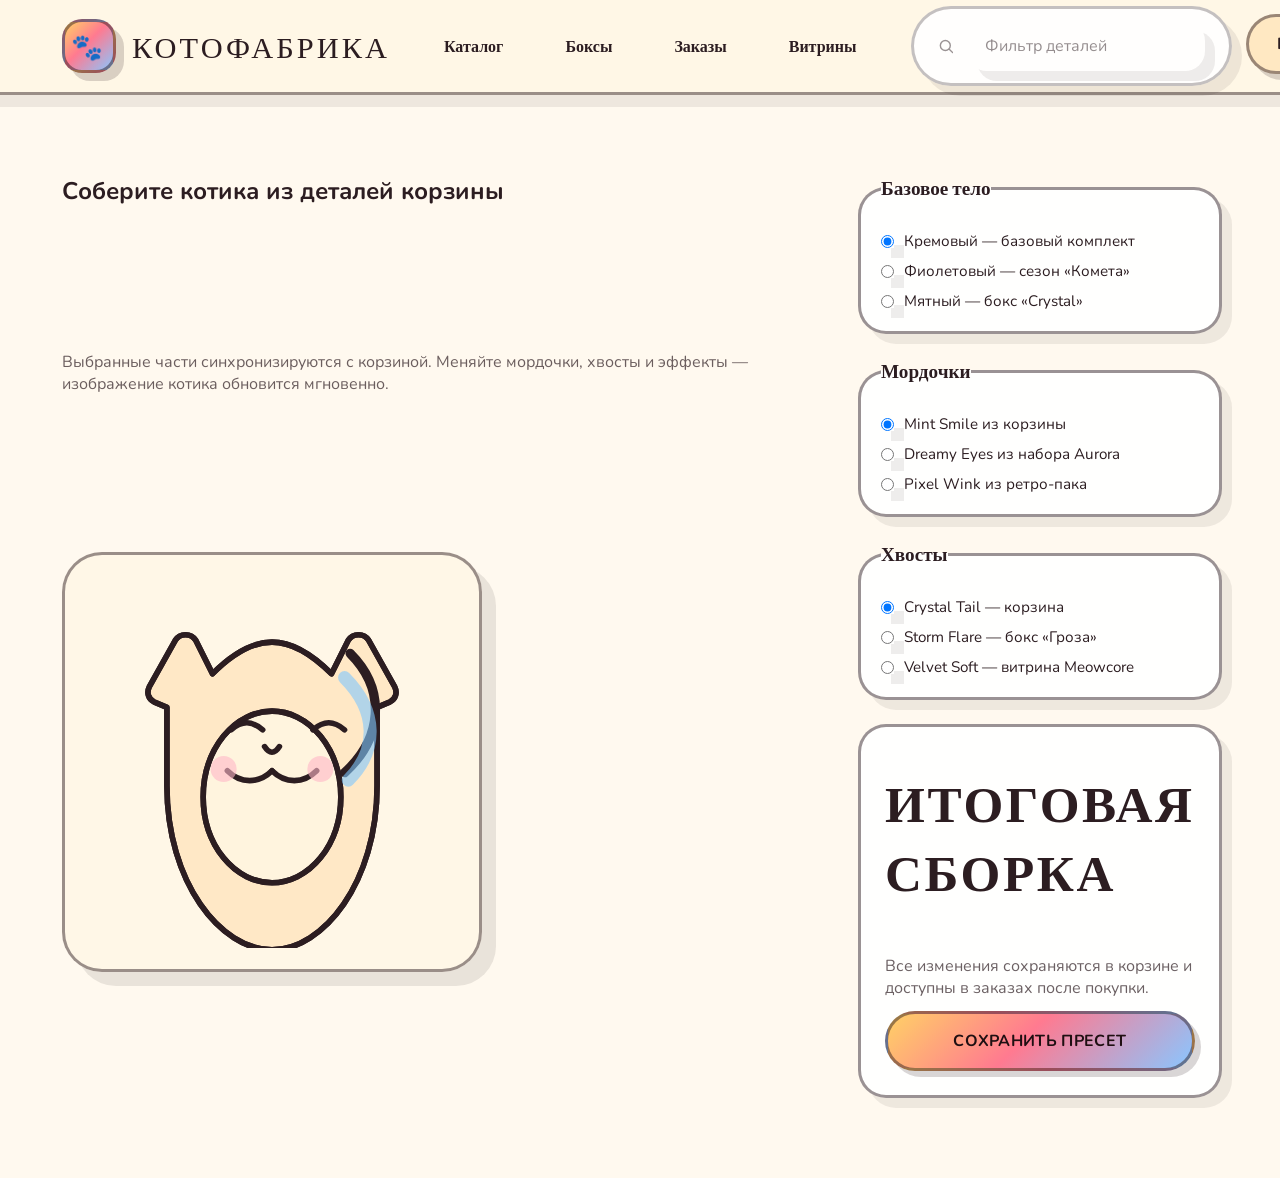
==== builder.html @ 2f035ec4 "Refine layout with dedicated sections and cat builder" ====
<!DOCTYPE html>
<html lang="ru">
  <head>
    <meta charset="UTF-8" />
    <meta name="viewport" content="width=device-width, initial-scale=1.0" />
    <title>Конструктор котиков — Котофабрика</title>
    <link rel="stylesheet" href="styles/main.css" />
  </head>
  <body class="app builder-page">
    <header class="app-header">
      <div class="container app-header__inner">
        <a class="brand" href="catalog.html"><span class="brand-icon">🐾</span>Котофабрика</a>
        <nav class="app-header__nav" aria-label="Основная навигация">
          <a class="app-header__link" href="catalog.html">Каталог</a>
          <a class="app-header__link" href="boxes.html">Боксы</a>
          <a class="app-header__link" href="orders.html">Заказы</a>
          <a class="app-header__link" href="community.html">Витрины</a>
        </nav>
        <div class="app-header__actions">
          <label class="search-bar" aria-label="Поиск деталей">
            <svg width="18" height="18" viewBox="0 0 20 20" fill="none" xmlns="http://www.w3.org/2000/svg" aria-hidden="true">
              <path d="M9.333 15.667a6.333 6.333 0 1 0 0-12.667 6.333 6.333 0 0 0 0 12.667Zm5.334-1.334 4 4" stroke="currentColor" stroke-width="1.8" stroke-linecap="round" />
            </svg>
            <input type="search" placeholder="Фильтр деталей" />
          </label>
          <a class="secondary-btn secondary-btn--active" href="builder.html">Конструктор</a>
          <a class="ghost-btn" href="cart.html" aria-label="Корзина">🛒</a>
          <a class="ghost-btn" href="profile.html" aria-label="Профиль">👤</a>
        </div>
      </div>
    </header>

    <main>
      <section class="section">
        <div class="container builder-layout">
          <div class="builder-preview">
            <h1>Соберите котика из деталей корзины</h1>
            <p class="text-muted">
              Выбранные части синхронизируются с корзиной. Меняйте мордочки, хвосты и эффекты — изображение
              котика обновится мгновенно.
            </p>
            <div class="builder-stage" role="img" aria-label="Превью котика">
              <img id="builder-body" src="images/builder-body-cream.svg" alt="Тело котика" />
              <img id="builder-face" src="images/builder-face-smile.svg" alt="Мордочка котика" />
              <img id="builder-tail" src="images/builder-tail-classic.svg" alt="Хвост котика" />
            </div>
          </div>

          <form class="builder-controls" aria-label="Доступные детали из корзины">
            <fieldset class="builder-group" data-part="body">
              <legend>Базовое тело</legend>
              <label>
                <input type="radio" name="body" value="cream" checked /> Кремовый — базовый комплект
              </label>
              <label>
                <input type="radio" name="body" value="violet" /> Фиолетовый — сезон «Комета»
              </label>
              <label>
                <input type="radio" name="body" value="mint" /> Мятный — бокс «Crystal»
              </label>
            </fieldset>

            <fieldset class="builder-group" data-part="face">
              <legend>Мордочки</legend>
              <label>
                <input type="radio" name="face" value="smile" checked /> Mint Smile из корзины
              </label>
              <label>
                <input type="radio" name="face" value="dream" /> Dreamy Eyes из набора Aurora
              </label>
              <label>
                <input type="radio" name="face" value="pixel" /> Pixel Wink из ретро-пака
              </label>
            </fieldset>

            <fieldset class="builder-group" data-part="tail">
              <legend>Хвосты</legend>
              <label>
                <input type="radio" name="tail" value="classic" checked /> Crystal Tail — корзина
              </label>
              <label>
                <input type="radio" name="tail" value="flare" /> Storm Flare — бокс «Гроза»
              </label>
              <label>
                <input type="radio" name="tail" value="soft" /> Velvet Soft — витрина Meowcore
              </label>
            </fieldset>

            <div class="builder-summary">
              <h2>Итоговая сборка</h2>
              <p class="text-muted">Все изменения сохраняются в корзине и доступны в заказах после покупки.</p>
              <button class="primary-btn" type="submit">Сохранить пресет</button>
            </div>
          </form>
        </div>
      </section>
    </main>

    <script src="scripts/main.js"></script>
  </body>
</html>
---- styles/main.css ----
@import url("https://fonts.googleapis.com/css2?family=Nunito:wght@400;600;700;800&family=Patrick+Hand&family=Permanent+Marker&display=swap");

:root {
  --bg: #fff9ef;
  --bg-alt: #ffe8c2;
  --bg-soft: #fff3d9;
  --panel: rgba(255, 255, 255, 0.92);
  --panel-strong: rgba(255, 247, 229, 0.95);
  --accent: #ff7a90;
  --accent-strong: #f5606c;
  --accent-soft: rgba(255, 181, 197, 0.5);
  --accent-blue: #7fb3ff;
  --accent-yellow: #ffd166;
  --accent-gradient: linear-gradient(135deg, #ffd166 0%, #ff7a90 45%, #8ac6ff 100%);
  --text: #2c1d21;
  --text-muted: rgba(44, 29, 33, 0.7);
  --success: #74c174;
  --warning: #f5b546;
  --danger: #ef6461;
  --border: rgba(44, 29, 33, 0.28);
  --border-strong: rgba(44, 29, 33, 0.48);
  --shadow-xl: 18px 18px 0 rgba(44, 29, 33, 0.12);
  --shadow-md: 14px 14px 0 rgba(44, 29, 33, 0.1);
  --shadow-sm: 10px 10px 0 rgba(44, 29, 33, 0.08);
  --radius-lg: 40px;
  --radius-md: 28px;
  --radius-sm: 20px;
  --header-height: 92px;
  --font-heading: "Permanent Marker", "Patrick Hand", cursive;
  --font-hand: "Patrick Hand", cursive;
  --font-body: "Nunito", "Inter", "Segoe UI", sans-serif;
  --transition-snap: cubic-bezier(0.25, 1.4, 0.45, 1);
}

* {
  box-sizing: border-box;
  margin: 0;
  padding: 0;
}

img {
  display: block;
  max-width: 100%;
}

html,
body {
  min-height: 100%;
  font-family: var(--font-body);
  color: var(--text);
  background: var(--bg);
  background-image: linear-gradient(
      120deg,
      rgba(255, 209, 102, 0.12) 8%,
      transparent 8%
    ),
    linear-gradient(60deg, rgba(127, 179, 255, 0.1) 12%, transparent 12%),
    repeating-linear-gradient(0deg, rgba(44, 29, 33, 0.05), rgba(44, 29, 33, 0.05) 1px, transparent 1px, transparent 42px),
    var(--bg);
  scroll-behavior: smooth;
}

body::before {
  content: "";
  position: fixed;
  inset: 0;
  background-image: radial-gradient(circle at 12% 18%, rgba(255, 181, 197, 0.35) 0, rgba(255, 181, 197, 0) 55%),
    radial-gradient(circle at 88% 24%, rgba(127, 179, 255, 0.32) 0, rgba(127, 179, 255, 0) 58%),
    radial-gradient(circle at 50% 100%, rgba(255, 209, 102, 0.22) 0, rgba(255, 209, 102, 0) 60%);
  pointer-events: none;
  z-index: -2;
}

body::after {
  content: "";
  position: fixed;
  inset: 0;
  background-image: url("data:image/svg+xml,%3Csvg width='240' height='120' viewBox='0 0 240 120' xmlns='http://www.w3.org/2000/svg'%3E%3Cpath d='M12 36c16-10 34-10 48 0s28 10 44 0 42-12 64 0 40 12 60 0' fill='none' stroke='rgba(245,181,208,0.35)' stroke-width='5' stroke-linecap='round'/%3E%3Cpath d='M28 104c14-10 28-10 42 0s30 12 50 0 40-10 58 0 36 12 52 0' fill='none' stroke='rgba(127,179,255,0.25)' stroke-width='4' stroke-linecap='round'/%3E%3C/svg%3E");
  background-size: 320px 160px;
  opacity: 0.5;
  pointer-events: none;
  z-index: -1;
  mix-blend-mode: multiply;
}

.landing {
  display: grid;
  place-items: center;
  min-height: 100vh;
}

.landing__inner {
  display: grid;
  gap: 32px;
  text-align: center;
  max-width: 520px;
  padding: 64px 48px;
  background: var(--panel-strong);
  border-radius: var(--radius-lg);
  border: 3px solid var(--border-strong);
  box-shadow: var(--shadow-xl);
}

.landing__brand h1 {
  font-family: var(--font-heading);
  font-size: 2.6rem;
  margin-bottom: 12px;
}

.landing__actions {
  display: flex;
  flex-direction: column;
  gap: 16px;
}

.landing__footer {
  font-size: 0.95rem;
  line-height: 1.5;
}

.auth {
  min-height: 100vh;
  display: grid;
  grid-template-rows: auto 1fr;
}

.auth__header {
  padding: 32px;
}

.auth__header .brand {
  display: inline-flex;
}

.auth__content {
  width: min(1100px, 92vw);
  margin: 0 auto 48px;
  display: grid;
  grid-template-columns: minmax(0, 520px) minmax(0, 1fr);
  gap: 32px;
  align-items: stretch;
}

.auth-card,
.auth-highlight {
  background: var(--panel);
  border-radius: var(--radius-md);
  border: 3px solid var(--border-strong);
  padding: 48px;
  box-shadow: var(--shadow-md);
}

.auth-card h1 {
  font-size: 2.2rem;
  margin-bottom: 16px;
}

.auth-form {
  display: grid;
  gap: 18px;
  margin-top: 24px;
}

.auth-form .form-group {
  display: grid;
  gap: 8px;
}

.auth__switch {
  margin-top: 24px;
}

.auth-highlight {
  display: grid;
  align-content: start;
  gap: 18px;
  text-align: left;
}

.auth-highlight img {
  max-width: 320px;
  width: 100%;
  justify-self: center;
}

.app-header {
  position: sticky;
  top: 0;
  z-index: 60;
  background: rgba(255, 247, 229, 0.92);
  backdrop-filter: blur(10px);
  border-bottom: 3px solid var(--border-strong);
  box-shadow: 0 12px 0 rgba(44, 29, 33, 0.08);
}

.app-header__inner {
  height: var(--header-height);
  display: grid;
  align-items: center;
  grid-template-columns: max-content 1fr max-content;
  gap: 32px;
}

.app-header__nav {
  display: flex;
  align-items: center;
  gap: 18px;
}

.app-header__link {
  font-weight: 700;
  padding: 10px 20px;
  border-radius: 999px;
  border: 2px dashed transparent;
  transition: color 0.2s ease, transform 0.2s var(--transition-snap);
  font-family: var(--font-hand);
}

.app-header__link:hover,
.app-header__link:focus {
  transform: translateY(-2px);
  color: var(--accent-strong);
}

.app-header__link--active {
  border-color: var(--accent-strong);
  background: rgba(255, 181, 197, 0.35);
}

.app-header__actions {
  display: flex;
  align-items: center;
  gap: 16px;
}

.secondary-btn--active,
.ghost-btn--active {
  box-shadow: 10px 10px 0 rgba(44, 29, 33, 0.24);
  transform: translate(-2px, -2px);
}

.catalog-hero {
  padding: 64px 0;
}

.catalog-hero__inner {
  display: grid;
  grid-template-columns: minmax(0, 520px) minmax(0, 360px);
  gap: 40px;
  align-items: center;
}

.catalog-hero__inner img {
  width: 100%;
  max-width: 360px;
  justify-self: center;
}

.catalog-hero__actions {
  display: flex;
  flex-wrap: wrap;
  gap: 16px;
  margin-top: 24px;
}

.catalog-layout {
  display: grid;
  grid-template-columns: 280px 1fr;
  gap: 32px;
}

.catalog-sidebar {
  background: var(--panel);
  border-radius: var(--radius-md);
  border: 3px solid var(--border-strong);
  padding: 24px;
  display: grid;
  gap: 24px;
  height: fit-content;
}

.catalog-sidebar h2 {
  font-size: 1.5rem;
}

.catalog-filter {
  display: grid;
  gap: 10px;
}

.catalog-filter label {
  display: flex;
  align-items: center;
  gap: 10px;
  font-size: 0.95rem;
}

.catalog-tags {
  display: flex;
  flex-wrap: wrap;
  gap: 8px;
}

.catalog-tags a {
  font-size: 0.9rem;
  padding: 8px 14px;
  border-radius: 999px;
  background: var(--bg-soft);
  border: 2px dashed var(--border);
}

.catalog-grid {
  display: grid;
  grid-template-columns: repeat(auto-fill, minmax(260px, 1fr));
  gap: 24px;
}

.product-card {
  background: var(--panel);
  border-radius: var(--radius-md);
  border: 3px solid var(--border-strong);
  display: grid;
  gap: 18px;
  padding: 24px;
  box-shadow: var(--shadow-md);
}

.product-card img {
  width: 100%;
  border-radius: var(--radius-sm);
  border: 3px solid var(--border);
  background: var(--bg-soft);
}

.product-card__info {
  display: grid;
  gap: 12px;
}

.product-card__meta {
  display: flex;
  justify-content: space-between;
  align-items: center;
}

.boxes-grid {
  display: grid;
  gap: 28px;
}

.box-card {
  display: grid;
  grid-template-columns: 200px 1fr;
  gap: 24px;
  background: var(--panel);
  border-radius: var(--radius-md);
  border: 3px solid var(--border-strong);
  padding: 24px;
  align-items: center;
  box-shadow: var(--shadow-md);
}

.box-card img {
  width: 100%;
  border-radius: var(--radius-sm);
  border: 3px solid var(--border);
}

.box-card__content {
  display: grid;
  gap: 14px;
}

.box-card__meta {
  display: flex;
  justify-content: space-between;
  align-items: center;
}

.section-header {
  display: grid;
  gap: 12px;
  margin-bottom: 32px;
  max-width: 620px;
}

.showcase-grid {
  display: grid;
  grid-template-columns: repeat(auto-fill, minmax(260px, 1fr));
  gap: 24px;
}

.showcase-profile {
  background: var(--panel);
  border-radius: var(--radius-md);
  border: 3px solid var(--border-strong);
  padding: 24px;
  display: grid;
  gap: 18px;
}

.showcase-profile header {
  display: flex;
  justify-content: space-between;
  align-items: center;
}

.showcase-profile__gallery {
  display: grid;
  grid-template-columns: repeat(3, minmax(0, 1fr));
  gap: 12px;
}

.showcase-profile__gallery img {
  width: 100%;
  border-radius: 16px;
  border: 2px solid var(--border);
}

.profile-layout {
  display: grid;
  grid-template-columns: 280px 1fr;
  gap: 32px;
}

.profile-summary {
  background: var(--panel);
  border-radius: var(--radius-md);
  border: 3px solid var(--border-strong);
  padding: 32px;
  display: grid;
  gap: 18px;
  height: fit-content;
}

.profile-tags {
  display: flex;
  flex-wrap: wrap;
  gap: 10px;
}

.badge--pink {
  background: rgba(255, 181, 197, 0.2);
  color: #ff4f92;
}

.badge--blue {
  background: rgba(127, 179, 255, 0.25);
  color: #4f8cff;
}

.profile-bio {
  line-height: 1.5;
}

.profile-content {
  display: grid;
  gap: 24px;
}

.profile-card {
  background: var(--panel);
  border-radius: var(--radius-md);
  border: 3px solid var(--border-strong);
  padding: 32px;
  display: grid;
  gap: 20px;
  box-shadow: var(--shadow-md);
}

.profile-card header {
  display: grid;
  gap: 6px;
}

.profile-form {
  display: grid;
  gap: 20px;
}

.profile-form .form-row {
  display: grid;
  grid-template-columns: repeat(2, minmax(0, 1fr));
  gap: 18px;
}

.profile-form label {
  display: grid;
  gap: 8px;
}

.profile-form__actions {
  display: flex;
  justify-content: flex-end;
  gap: 16px;
}

.payment-list {
  list-style: none;
  display: grid;
  gap: 14px;
}

.payment-list li {
  display: grid;
  grid-template-columns: 1fr max-content max-content;
  gap: 12px;
  align-items: center;
  padding: 14px 18px;
  border-radius: var(--radius-sm);
  border: 2px dashed var(--border);
}

.payment-list__status {
  font-size: 0.9rem;
  color: var(--accent-strong);
}

.showcase-editor {
  display: grid;
  gap: 16px;
}

.showcase-item {
  display: grid;
  grid-template-columns: 80px 1fr max-content;
  gap: 16px;
  align-items: center;
  padding: 14px 18px;
  border-radius: var(--radius-sm);
  border: 2px dashed var(--border);
}

.showcase-item img {
  width: 100%;
  border-radius: 12px;
  border: 2px solid var(--border);
}

.showcase-item.active {
  background: rgba(255, 217, 173, 0.25);
}

.favorites-gallery {
  display: grid;
  gap: 18px;
}

.favorites-card {
  display: grid;
  grid-template-columns: 120px 1fr max-content;
  gap: 16px;
  align-items: center;
  background: var(--panel);
  border-radius: var(--radius-md);
  border: 3px solid var(--border-strong);
  padding: 18px 24px;
  box-shadow: var(--shadow-sm);
}

.favorites-card img {
  width: 100%;
  border-radius: 16px;
  border: 2px solid var(--border);
}

.product-preview {
  border-radius: var(--radius-md);
  border: 3px solid var(--border-strong);
  background: var(--panel);
  padding: 32px;
  display: grid;
  place-items: center;
  box-shadow: var(--shadow-md);
}

.product-preview img {
  width: min(320px, 100%);
}

.product-thumbs {
  margin-top: 18px;
  display: flex;
  gap: 12px;
}

.product-thumbs img {
  width: 80px;
  border-radius: 12px;
  border: 2px solid var(--border);
}

.product-title {
  font-size: 2.6rem;
}

.product-description {
  margin-top: 16px;
  line-height: 1.6;
}

.product-meta {
  display: flex;
  align-items: center;
  gap: 16px;
  margin-top: 24px;
}

.product-actions {
  margin-top: 24px;
  gap: 16px;
}

.product-details ul {
  margin-top: 12px;
  display: grid;
  gap: 8px;
  padding-left: 20px;
}

.orders-list {
  display: grid;
  gap: 24px;
}

.order-card {
  background: var(--panel);
  border-radius: var(--radius-md);
  border: 3px solid var(--border-strong);
  padding: 24px;
  display: grid;
  gap: 18px;
  box-shadow: var(--shadow-md);
}

.order-card header {
  display: flex;
  justify-content: space-between;
  align-items: center;
}

.order-card__body {
  display: grid;
  grid-template-columns: 100px 1fr max-content;
  gap: 18px;
  align-items: center;
}

.order-card__body img {
  width: 100%;
  border-radius: 16px;
  border: 2px solid var(--border);
}

.order-card__id {
  font-weight: 700;
  font-size: 1.05rem;
}

.order-card__status {
  font-weight: 700;
  padding: 6px 14px;
  border-radius: 999px;
  border: 2px dashed var(--border);
}

.order-card__status--done {
  color: var(--success);
  background: rgba(116, 193, 116, 0.15);
}

.order-card__status--progress {
  color: var(--warning);
  background: rgba(245, 181, 70, 0.18);
}

.order-card__status--shipped {
  color: var(--accent-blue);
  background: rgba(138, 198, 255, 0.22);
}

.order-card__price {
  font-size: 1.2rem;
  font-weight: 800;
}

.checkout-summary {
  margin-top: 24px;
  display: grid;
  gap: 12px;
}

.checkout-summary div {
  display: flex;
  justify-content: space-between;
}

.checkout-summary__total {
  font-weight: 800;
}

.builder-layout {
  display: grid;
  grid-template-columns: minmax(0, 1fr) minmax(0, 360px);
  gap: 40px;
}

.builder-preview {
  display: grid;
  gap: 18px;
}

.builder-stage {
  position: relative;
  width: min(420px, 100%);
  aspect-ratio: 1 / 1;
  margin-top: 12px;
  background: rgba(255, 247, 229, 0.8);
  border-radius: var(--radius-lg);
  border: 3px solid var(--border-strong);
  box-shadow: var(--shadow-md);
  display: grid;
  place-items: center;
}

.builder-stage img {
  position: absolute;
  width: 90%;
}

.builder-controls {
  display: grid;
  gap: 24px;
}

.builder-group {
  display: grid;
  gap: 10px;
  background: var(--panel);
  border-radius: var(--radius-md);
  border: 3px solid var(--border-strong);
  padding: 20px;
  box-shadow: var(--shadow-sm);
}

.builder-group legend {
  font-weight: 800;
  margin-bottom: 10px;
  font-family: var(--font-hand);
  font-size: 1.2rem;
}

.builder-group label {
  display: flex;
  align-items: center;
  gap: 10px;
  font-size: 0.95rem;
}

.builder-summary {
  background: var(--panel);
  border-radius: var(--radius-md);
  border: 3px solid var(--border-strong);
  padding: 24px;
  display: grid;
  gap: 12px;
  box-shadow: var(--shadow-sm);
}

.small-message {
  background: var(--panel);
  border-radius: var(--radius-md);
  border: 3px solid var(--border-strong);
  padding: 48px;
  box-shadow: var(--shadow-md);
  display: grid;
  gap: 12px;
  text-align: center;
}

@media (max-width: 1024px) {
  .catalog-layout,
  .profile-layout,
  .builder-layout,
  .box-card {
    grid-template-columns: 1fr;
  }

  .app-header__inner {
    grid-template-columns: 1fr;
    gap: 18px;
    padding: 18px 0 24px;
  }

  .app-header__actions {
    justify-content: flex-start;
    flex-wrap: wrap;
  }

  .catalog-hero__inner {
    grid-template-columns: 1fr;
  }

  .auth__content {
    grid-template-columns: 1fr;
  }
}

@media (max-width: 720px) {
  .favorites-card,
  .order-card__body,
  .showcase-item {
    grid-template-columns: 1fr;
    text-align: center;
  }

  .builder-stage {
    width: 100%;
  }

  .builder-stage img {
    width: 80%;
  }

  .catalog-sidebar {
    position: sticky;
    top: 120px;
  }
}

a {
  text-decoration: none;
  color: var(--text);
}

a:hover {
  color: var(--accent-strong);
}

button {
  font: inherit;
  cursor: pointer;
  border: none;
  background: none;
}

input,
textarea,
select {
  font: inherit;
  color: var(--text);
  border: 3px solid var(--border);
  border-radius: var(--radius-sm);
  padding: 14px 18px;
  background: var(--panel);
  box-shadow: var(--shadow-sm);
  transition: border-color 0.2s ease, box-shadow 0.25s var(--transition-snap);
}

input:focus,
textarea:focus,
select:focus {
  outline: none;
  border-color: var(--accent-strong);
  box-shadow: 10px 10px 0 rgba(255, 122, 144, 0.2);
}

::placeholder {
  color: rgba(44, 29, 33, 0.5);
}

.container {
  width: min(1180px, 94vw);
  margin: 0 auto;
  position: relative;
  z-index: 1;
  padding: 0 12px;
}

.text-muted {
  color: var(--text-muted);
}

.primary-btn,
.secondary-btn,
.ghost-btn {
  display: inline-flex;
  align-items: center;
  justify-content: center;
  gap: 10px;
  font-weight: 700;
  letter-spacing: 0.02em;
  border-radius: 999px;
  padding: 16px 28px;
  border: 3px solid var(--border-strong);
  box-shadow: 6px 6px 0 rgba(44, 29, 33, 0.18);
  transition: transform 0.2s var(--transition-snap), box-shadow 0.2s var(--transition-snap), background 0.2s ease;
}

.primary-btn {
  background: var(--accent-gradient);
  color: #1f0f12;
  text-transform: uppercase;
}

.primary-btn:hover {
  transform: translate(-3px, -3px) rotate(-1deg);
  box-shadow: 10px 10px 0 rgba(44, 29, 33, 0.2);
}

.secondary-btn {
  background: var(--bg-alt);
  color: var(--text);
}

.secondary-btn:hover {
  background: var(--bg-soft);
  transform: translate(-2px, -2px) rotate(-0.6deg);
}

.ghost-btn {
  width: 54px;
  height: 54px;
  padding: 0;
  border-radius: 18px;
  background: var(--bg-soft);
  font-size: 1.2rem;
}

.ghost-btn:hover {
  transform: translate(-2px, -2px) rotate(4deg);
  box-shadow: 8px 8px 0 rgba(44, 29, 33, 0.2);
}

.tag {
  display: inline-flex;
  align-items: center;
  gap: 10px;
  padding: 12px 20px;
  border-radius: 999px;
  font-family: var(--font-hand);
  font-size: 1.05rem;
  background: var(--accent-soft);
  border: 2px dashed var(--accent-strong);
  box-shadow: 6px 6px 0 rgba(44, 29, 33, 0.12);
}

header.site-header {
  position: sticky;
  top: 0;
  z-index: 50;
  background: rgba(255, 247, 229, 0.88);
  backdrop-filter: blur(6px);
  border-bottom: 3px solid var(--border-strong);
  box-shadow: 0 10px 0 rgba(44, 29, 33, 0.1);
}

header .header-inner {
  height: var(--header-height);
  display: grid;
  align-items: center;
  grid-template-columns: max-content 1fr max-content;
  gap: 28px;
}

.brand {
  display: flex;
  align-items: center;
  gap: 16px;
  font-family: var(--font-heading);
  font-size: 1.9rem;
  text-transform: uppercase;
  letter-spacing: 0.1em;
  color: var(--text);
}

.brand-icon {
  width: 54px;
  height: 54px;
  border-radius: 20px;
  background: var(--accent-gradient);
  display: grid;
  place-items: center;
  color: #1f0f12;
  font-size: 1.6rem;
  border: 3px solid var(--border-strong);
  box-shadow: 8px 8px 0 rgba(44, 29, 33, 0.18);
}

.search-bar {
  display: flex;
  align-items: center;
  gap: 14px;
  background: var(--panel);
  border-radius: 999px;
  padding: 12px 24px;
  border: 3px solid var(--border);
  box-shadow: var(--shadow-sm);
  color: var(--border-strong);
}

.search-bar input {
  border: none;
  background: transparent;
  outline: none;
  width: 100%;
  font-size: 1rem;
  color: var(--text);
}

.nav-actions {
  display: flex;
  align-items: center;
  gap: 16px;
}

.catalog-toggle {
  position: relative;
}

.catalog-menu {
  position: absolute;
  top: calc(100% + 16px);
  left: 0;
  width: 320px;
  background: var(--panel-strong);
  border-radius: var(--radius-md);
  border: 3px solid var(--border-strong);
  box-shadow: var(--shadow-md);
  padding: 20px;
  display: none;
  flex-direction: column;
  gap: 14px;
}

.catalog-toggle.open .catalog-menu {
  display: flex;
  animation: popIn 0.2s var(--transition-snap);
}

.catalog-menu a {
  padding: 12px 16px;
  border-radius: var(--radius-sm);
  background: rgba(255, 217, 173, 0.5);
  border: 2px dashed rgba(44, 29, 33, 0.3);
  font-family: var(--font-hand);
  font-size: 1.05rem;
  transition: transform 0.2s var(--transition-snap), background 0.2s ease;
}

.catalog-menu a:hover {
  transform: translateX(6px);
  background: rgba(255, 181, 197, 0.6);
}

.hero {
  padding: 100px 0 80px;
  position: relative;
}

.hero::before {
  content: "";
  position: absolute;
  inset: 60px 0 -40px 0;
  background: linear-gradient(120deg, rgba(255, 217, 173, 0.6), rgba(255, 181, 197, 0.35));
  filter: blur(120px);
  z-index: 0;
  opacity: 0.7;
}

.hero-grid {
  position: relative;
  display: grid;
  grid-template-columns: 1.2fr 1fr;
  align-items: center;
  gap: 60px;
  z-index: 1;
}

.hero-content {
  display: flex;
  flex-direction: column;
  gap: 24px;
}

.hero-content h1 {
  font-size: clamp(2.8rem, 5vw, 4rem);
  line-height: 1.05;
  font-family: var(--font-heading);
  letter-spacing: 0.06em;
  text-transform: uppercase;
  text-shadow: 4px 4px 0 rgba(44, 29, 33, 0.12);
}

.hero-description {
  max-width: 520px;
  font-size: 1.12rem;
  line-height: 1.6;
}

.hero-actions {
  display: flex;
  gap: 18px;
  flex-wrap: wrap;
  align-items: center;
}

.hero-illustration {
  position: relative;
  display: grid;
  place-items: center;
}

.hero-illustration::after {
  content: "";
  position: absolute;
  inset: -30px -20px -40px -20px;
  border: 3px solid rgba(44, 29, 33, 0.22);
  border-radius: var(--radius-lg);
  transform: rotate(-3deg);
  background: rgba(255, 255, 255, 0.6);
  z-index: 0;
}

.cat-card {
  position: relative;
  width: 100%;
  max-width: 420px;
  aspect-ratio: 1;
  border-radius: var(--radius-lg);
  overflow: hidden;
  border: 4px solid var(--border-strong);
  background: linear-gradient(135deg, rgba(255, 217, 173, 0.65), rgba(255, 181, 197, 0.45));
  box-shadow: var(--shadow-xl);
  transform: rotate(2deg);
}

.cat-card::before {
  content: "";
  position: absolute;
  inset: 24px 32px 32px 24px;
  border: 2px dashed rgba(44, 29, 33, 0.4);
  border-radius: calc(var(--radius-lg) - 24px);
  pointer-events: none;
}

.cat-card img {
  width: 88%;
  object-fit: contain;
  position: relative;
  margin: 0 auto;
  filter: drop-shadow(12px 16px 0 rgba(44, 29, 33, 0.18));
  z-index: 1;
}

.section {
  padding: 80px 0;
  position: relative;
}

.section h2 {
  font-size: clamp(2.2rem, 4vw, 3.2rem);
  margin-top: 18px;
  margin-bottom: 36px;
  font-family: var(--font-heading);
  letter-spacing: 0.05em;
  text-transform: uppercase;
}

.split-layout {
  display: grid;
  grid-template-columns: repeat(2, minmax(0, 1fr));
  gap: 40px;
  align-items: start;
}

.cards-grid {
  display: grid;
  gap: 26px;
  grid-template-columns: repeat(auto-fit, minmax(240px, 1fr));
}

.catalog-card,
.panel,
.screenshot-frame {
  position: relative;
  border-radius: var(--radius-md);
  background: var(--panel);
  border: 3px solid var(--border);
  box-shadow: var(--shadow-md);
  padding: 28px;
  display: flex;
  flex-direction: column;
  gap: 20px;
}

.catalog-card {
  transition: transform 0.25s var(--transition-snap), box-shadow 0.25s var(--transition-snap);
}

.catalog-card::after,
.panel::after,
.screenshot-frame::after {
  content: "";
  position: absolute;
  inset: 14px 18px;
  border: 2px dashed rgba(44, 29, 33, 0.25);
  border-radius: calc(var(--radius-md) - 16px);
  pointer-events: none;
}

.catalog-card .preview {
  height: 160px;
  border-radius: var(--radius-sm);
  background: repeating-linear-gradient(-45deg, rgba(255, 209, 102, 0.35) 0 12px, rgba(255, 181, 197, 0.35) 12px 24px);
  display: grid;
  place-items: center;
  font-size: 1.6rem;
  font-family: var(--font-hand);
  color: var(--text);
  border: 3px solid rgba(44, 29, 33, 0.3);
  box-shadow: 8px 8px 0 rgba(44, 29, 33, 0.12);
  text-transform: uppercase;
  letter-spacing: 0.1em;
}

.catalog-card p {
  color: var(--text-muted);
  line-height: 1.6;
  font-size: 0.98rem;
}

.catalog-card .meta {
  display: flex;
  justify-content: space-between;
  align-items: center;
  margin-top: auto;
  gap: 12px;
}

.catalog-card .meta span {
  font-weight: 700;
  font-size: 1.1rem;
}

.catalog-card .meta button,
.catalog-card .meta a {
  padding: 12px 20px;
  border-radius: 999px;
  border: 3px solid var(--border-strong);
  background: rgba(127, 179, 255, 0.25);
  font-weight: 700;
  transition: transform 0.2s var(--transition-snap), background 0.2s ease;
}

.catalog-card .meta button:hover,
.catalog-card .meta a:hover {
  transform: translate(-2px, -2px) rotate(-2deg);
  background: rgba(127, 179, 255, 0.45);
}

.catalog-card:hover {
  transform: translate(-6px, -6px) rotate(-1.4deg);
  box-shadow: 18px 18px 0 rgba(44, 29, 33, 0.12);
}

.showcase-slider {
  display: grid;
  grid-auto-flow: column;
  grid-auto-columns: minmax(220px, 1fr);
  gap: 22px;
  overflow-x: auto;
  padding-bottom: 12px;
}

.showcase-slider.is-grabbing {
  cursor: grabbing;
}

.showcase-card {
  border-radius: var(--radius-sm);
  border: 3px solid var(--border);
  background: var(--panel);
  padding: 18px;
  display: grid;
  gap: 12px;
  min-height: 180px;
  box-shadow: 8px 8px 0 rgba(44, 29, 33, 0.12);
}

.showcase-card .preview {
  height: 120px;
  border-radius: var(--radius-sm);
  background: repeating-linear-gradient(120deg, rgba(127, 179, 255, 0.35) 0 14px, rgba(255, 181, 197, 0.3) 14px 28px);
  border: 2px dashed rgba(44, 29, 33, 0.25);
}

.panel h3 {
  font-size: 1.6rem;
  font-family: var(--font-heading);
  letter-spacing: 0.05em;
  text-transform: uppercase;
}

.panel p {
  color: var(--text-muted);
  line-height: 1.6;
}

.multi-step {
  display: grid;
  gap: 20px;
}

.form-group {
  display: grid;
  gap: 10px;
}

.form-group label {
  font-weight: 700;
  font-family: var(--font-hand);
  font-size: 1.05rem;
}

textarea {
  resize: vertical;
  min-height: 140px;
}

.checkout-list {
  display: grid;
  gap: 18px;
}

.checkout-item {
  display: grid;
  grid-template-columns: auto 1fr auto;
  gap: 18px;
  align-items: center;
  padding: 18px;
  border-radius: var(--radius-sm);
  border: 3px solid var(--border);
  background: var(--panel-strong);
  box-shadow: 8px 8px 0 rgba(44, 29, 33, 0.1);
}

.checkout-thumb {
  width: 60px;
  height: 60px;
  border-radius: 18px;
  border: 3px dashed rgba(44, 29, 33, 0.3);
  background: repeating-linear-gradient(45deg, rgba(255, 217, 173, 0.6) 0 12px, rgba(255, 181, 197, 0.6) 12px 24px);
}

.checkout-item .remove-btn {
  width: 38px;
  height: 38px;
  border-radius: 14px;
  background: rgba(239, 100, 97, 0.18);
  border: 2px solid rgba(239, 100, 97, 0.5);
  font-weight: 700;
}

.checkout-item .remove-btn:hover {
  background: rgba(239, 100, 97, 0.3);
  transform: translateY(-2px);
}

.comparison-grid {
  display: grid;
  gap: 32px;
  grid-template-columns: repeat(auto-fit, minmax(280px, 1fr));
}

.badge {
  display: inline-flex;
  align-items: center;
  gap: 8px;
  padding: 8px 16px;
  border-radius: 999px;
  font-size: 0.85rem;
  letter-spacing: 0.08em;
  text-transform: uppercase;
  background: rgba(116, 193, 116, 0.2);
  color: var(--success);
  border: 2px dashed rgba(116, 193, 116, 0.6);
  font-family: var(--font-hand);
}

.price-tag {
  display: inline-flex;
  align-items: center;
  gap: 8px;
  padding: 10px 18px;
  border-radius: 999px;
  border: 3px solid var(--border-strong);
  background: rgba(255, 217, 173, 0.55);
  font-weight: 700;
}

.tabs {
  display: flex;
  flex-wrap: wrap;
  gap: 16px;
}

.tabs button {
  padding: 12px 22px;
  border-radius: 999px;
  border: 3px solid rgba(44, 29, 33, 0.32);
  background: rgba(255, 247, 229, 0.8);
  font-weight: 700;
  color: var(--text-muted);
  transition: transform 0.2s var(--transition-snap), background 0.2s ease;
}

.tabs button.active {
  color: var(--text);
  background: rgba(255, 181, 197, 0.55);
  transform: translate(-2px, -2px);
}

.stepper,
.multi-step .step {
  display: flex;
  align-items: center;
  gap: 12px;
}

.stepper {
  flex-direction: column;
  align-items: flex-start;
  gap: 14px;
}

.step {
  padding: 12px 18px;
  border-radius: var(--radius-sm);
  border: 3px solid rgba(44, 29, 33, 0.28);
  background: rgba(255, 247, 229, 0.7);
  font-weight: 700;
}

.step.active {
  background: rgba(127, 179, 255, 0.35);
  border-color: rgba(127, 179, 255, 0.6);
}

.profile-header {
  display: grid;
  grid-template-columns: auto 1fr;
  gap: 32px;
  align-items: center;
}

.avatar-frame {
  width: 160px;
  height: 160px;
  border-radius: 44px;
  border: 4px solid var(--border-strong);
  background: repeating-linear-gradient(135deg, rgba(127, 179, 255, 0.35) 0 14px, rgba(255, 181, 197, 0.3) 14px 28px);
  display: grid;
  place-items: center;
  font-size: 2rem;
  font-weight: 800;
  box-shadow: var(--shadow-sm);
}

.profile-info {
  display: grid;
  gap: 12px;
}

.profile-actions {
  display: flex;
  gap: 12px;
  flex-wrap: wrap;
}

.footer-grid {
  display: grid;
  gap: 40px;
  grid-template-columns: repeat(auto-fit, minmax(220px, 1fr));
  padding: 60px 0 40px;
}

footer {
  margin-top: 80px;
  background: rgba(255, 229, 196, 0.8);
  border-top: 3px solid var(--border-strong);
  box-shadow: 0 -10px 0 rgba(44, 29, 33, 0.08);
}

.footer-links {
  display: grid;
  gap: 8px;
}

.footer-links a {
  color: var(--text-muted);
}

.footer-links a:hover {
  color: var(--accent-strong);
}

.footer-socials {
  display: flex;
  gap: 14px;
  font-size: 1.4rem;
}

.footer-socials a {
  width: 48px;
  height: 48px;
  border-radius: 16px;
  border: 3px solid var(--border-strong);
  background: var(--panel);
  display: grid;
  place-items: center;
  transition: transform 0.2s var(--transition-snap);
}

.footer-socials a:hover {
  transform: translate(-2px, -2px) rotate(-6deg);
}

.otp-inputs {
  display: flex;
  gap: 16px;
}

.otp-inputs input {
  width: 70px;
  height: 70px;
  text-align: center;
  font-size: 1.8rem;
  font-weight: 700;
}

.order-status {
  display: inline-flex;
  align-items: center;
  gap: 8px;
  padding: 8px 14px;
  border-radius: 999px;
  border: 2px dashed rgba(44, 29, 33, 0.3);
  background: rgba(127, 179, 255, 0.35);
  font-weight: 700;
}

.screenshot-frame {
  gap: 18px;
  background: rgba(255, 255, 255, 0.95);
}

.screenshot-frame button {
  align-self: flex-start;
}

.section + .section {
  border-top: 3px dashed rgba(44, 29, 33, 0.18);
}

@keyframes popIn {
  from {
    opacity: 0;
    transform: translateY(12px) scale(0.96);
  }
  to {
    opacity: 1;
    transform: translateY(0) scale(1);
  }
}

@media (max-width: 1080px) {
  header .header-inner {
    grid-template-columns: 1fr;
    justify-items: center;
    text-align: center;
  }

  .search-bar {
    width: 100%;
  }

  .nav-actions {
    justify-content: center;
  }

  .hero-grid {
    grid-template-columns: 1fr;
    text-align: center;
  }

  .hero-content {
    align-items: center;
  }

  .hero-actions {
    justify-content: center;
  }

  .split-layout {
    grid-template-columns: 1fr;
  }
}

@media (max-width: 720px) {
  :root {
    --header-height: 110px;
  }

  body::after {
    background-size: 220px 120px;
  }

  .container {
    width: min(96vw, 560px);
  }

  header .header-inner {
    gap: 18px;
  }

  .hero {
    padding: 80px 0 60px;
  }

  .hero-content h1 {
    font-size: clamp(2.4rem, 8vw, 3.4rem);
  }

  .cat-card {
    max-width: 320px;
  }

  .section {
    padding: 60px 0;
  }

  .otp-inputs {
    gap: 12px;
  }

  .otp-inputs input {
    width: 58px;
    height: 58px;
    font-size: 1.6rem;
  }
}

@media (prefers-reduced-motion: reduce) {
  *,
  *::before,
  *::after {
    animation-duration: 0.01ms !important;
    animation-iteration-count: 1 !important;
    transition-duration: 0.01ms !important;
    scroll-behavior: auto !important;
  }
}
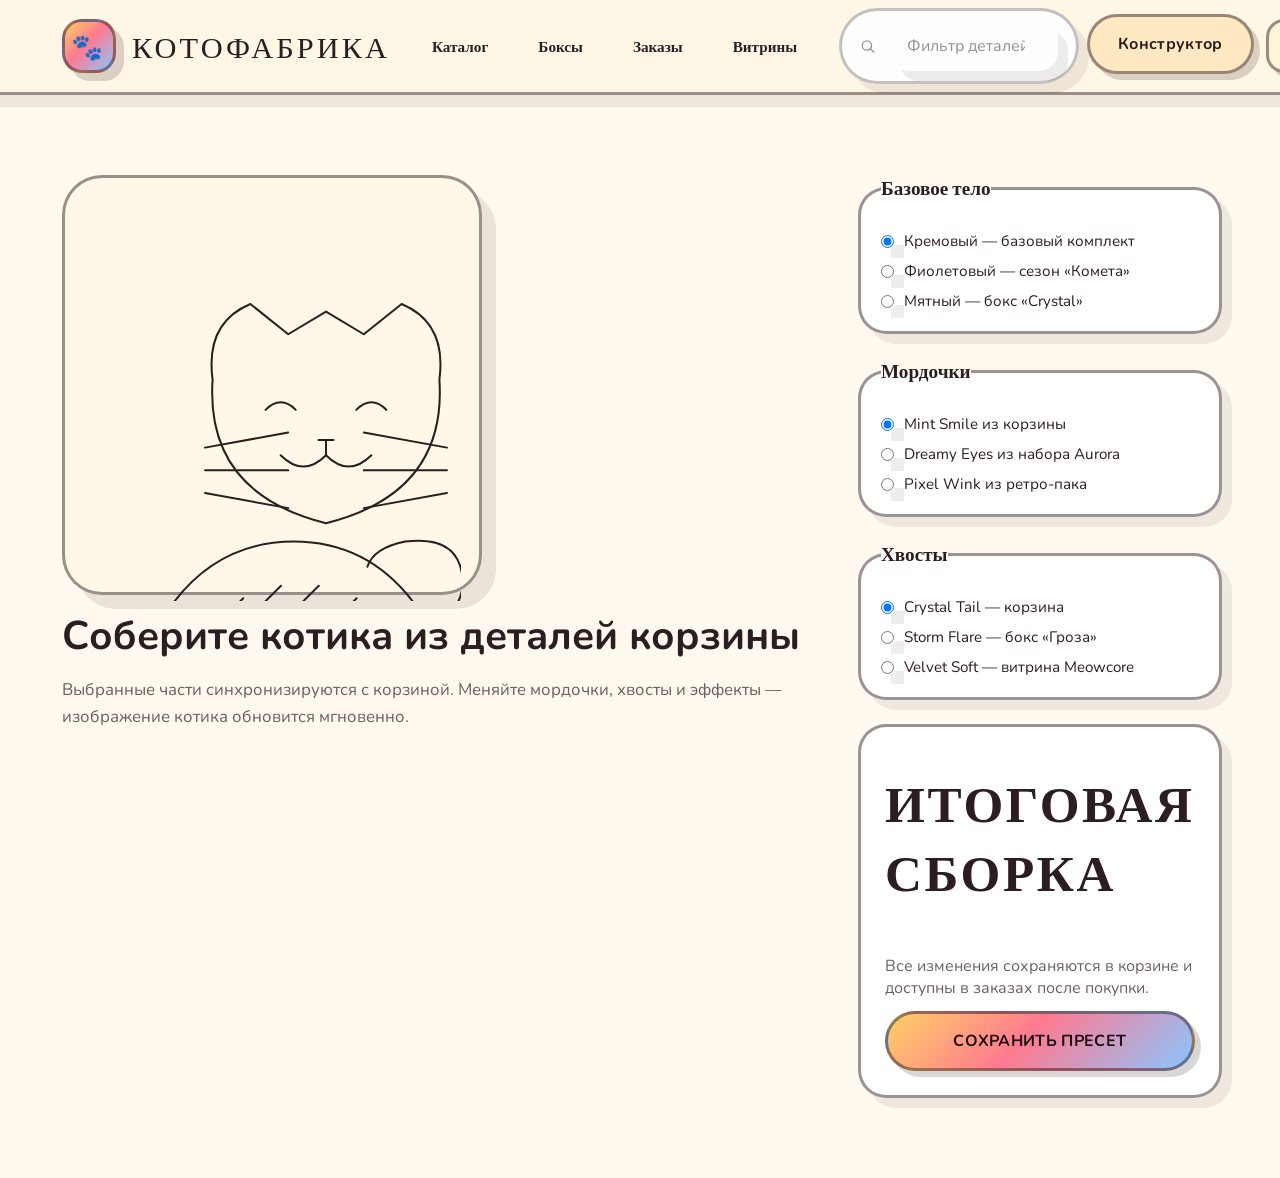
==== commit 50608b05: "Switch builder preview to SVG sprite" ====
--- a/builder.html
+++ b/builder.html
@@ -34,16 +34,30 @@
       <section class="section">
         <div class="container builder-layout">
           <div class="builder-preview">
-            <h1>Соберите котика из деталей корзины</h1>
-            <p class="text-muted">
+            <figure class="builder-stage" role="img" aria-label="Превью котика">
+              <div class="builder-stage__frame">
+                <svg class="builder-canvas" viewBox="0 0 140 160" aria-hidden="true">
+                  <g class="builder-tail" transform="translate(12,72)">
+                    <use id="builder-tail" href="images/cats-sprite.svg#tail-1" class="sketch"></use>
+                  </g>
+                  <g class="builder-body" transform="translate(8,72)">
+                    <use id="builder-body" href="images/cats-sprite.svg#body-1" class="sketch"></use>
+                    <use id="builder-pattern" href="images/cats-sprite.svg#stripes" class="sketch"></use>
+                  </g>
+                  <g class="builder-face" transform="translate(20,12)">
+                    <use id="builder-head" href="images/cats-sprite.svg#head-1" class="sketch"></use>
+                    <use id="builder-eyes" href="images/cats-sprite.svg#eyes-1" class="sketch"></use>
+                    <use id="builder-muzzle" href="images/cats-sprite.svg#muzzle-1" class="sketch"></use>
+                    <use id="builder-whiskers" href="images/cats-sprite.svg#whisk-1" class="sketch"></use>
+                  </g>
+                </svg>
+              </div>
+            </figure>
+            <h1 class="builder-title">Соберите котика из деталей корзины</h1>
+            <p class="builder-description text-muted">
               Выбранные части синхронизируются с корзиной. Меняйте мордочки, хвосты и эффекты — изображение
               котика обновится мгновенно.
             </p>
-            <div class="builder-stage" role="img" aria-label="Превью котика">
-              <img id="builder-body" src="images/builder-body-cream.svg" alt="Тело котика" />
-              <img id="builder-face" src="images/builder-face-smile.svg" alt="Мордочка котика" />
-              <img id="builder-tail" src="images/builder-tail-classic.svg" alt="Хвост котика" />
-            </div>
           </div>
 
           <form class="builder-controls" aria-label="Доступные детали из корзины">
--- a/styles/main.css
+++ b/styles/main.css
@@ -198,22 +198,23 @@
   display: grid;
   align-items: center;
   grid-template-columns: max-content 1fr max-content;
-  gap: 32px;
+  gap: 24px;
 }
 
 .app-header__nav {
   display: flex;
   align-items: center;
-  gap: 18px;
+  gap: 14px;
 }
 
 .app-header__link {
   font-weight: 700;
-  padding: 10px 20px;
+  padding: 8px 16px;
   border-radius: 999px;
   border: 2px dashed transparent;
   transition: color 0.2s ease, transform 0.2s var(--transition-snap);
   font-family: var(--font-hand);
+  font-size: 0.95rem;
 }
 
 .app-header__link:hover,
@@ -230,7 +231,7 @@
 .app-header__actions {
   display: flex;
   align-items: center;
-  gap: 16px;
+  gap: 10px;
 }
 
 .secondary-btn--active,
@@ -703,6 +704,7 @@
   display: grid;
   grid-template-columns: minmax(0, 1fr) minmax(0, 360px);
   gap: 40px;
+  align-items: start;
 }
 
 .builder-preview {
@@ -710,22 +712,39 @@
   gap: 18px;
 }
 
+.builder-title {
+  font-size: clamp(2rem, 1.6vw + 1.6rem, 2.5rem);
+  line-height: 1.15;
+}
+
+.builder-description {
+  font-size: 1.05rem;
+  line-height: 1.6;
+}
+
 .builder-stage {
-  position: relative;
   width: min(420px, 100%);
+  margin: 0;
+  display: grid;
+  justify-items: center;
+}
+
+.builder-stage__frame {
+  width: 100%;
   aspect-ratio: 1 / 1;
-  margin-top: 12px;
   background: rgba(255, 247, 229, 0.8);
   border-radius: var(--radius-lg);
   border: 3px solid var(--border-strong);
   box-shadow: var(--shadow-md);
   display: grid;
   place-items: center;
-}
-
-.builder-stage img {
-  position: absolute;
-  width: 90%;
+  padding: 18px;
+}
+
+.builder-canvas {
+  width: 100%;
+  height: auto;
+  color: var(--text);
 }
 
 .builder-controls {
@@ -818,8 +837,8 @@
     width: 100%;
   }
 
-  .builder-stage img {
-    width: 80%;
+  .builder-stage__frame {
+    padding: 12px;
   }
 
   .catalog-sidebar {
@@ -993,10 +1012,11 @@
   gap: 14px;
   background: var(--panel);
   border-radius: 999px;
-  padding: 12px 24px;
+  padding: 10px 18px;
   border: 3px solid var(--border);
   box-shadow: var(--shadow-sm);
   color: var(--border-strong);
+  width: clamp(180px, 22vw, 240px);
 }
 
 .search-bar input {
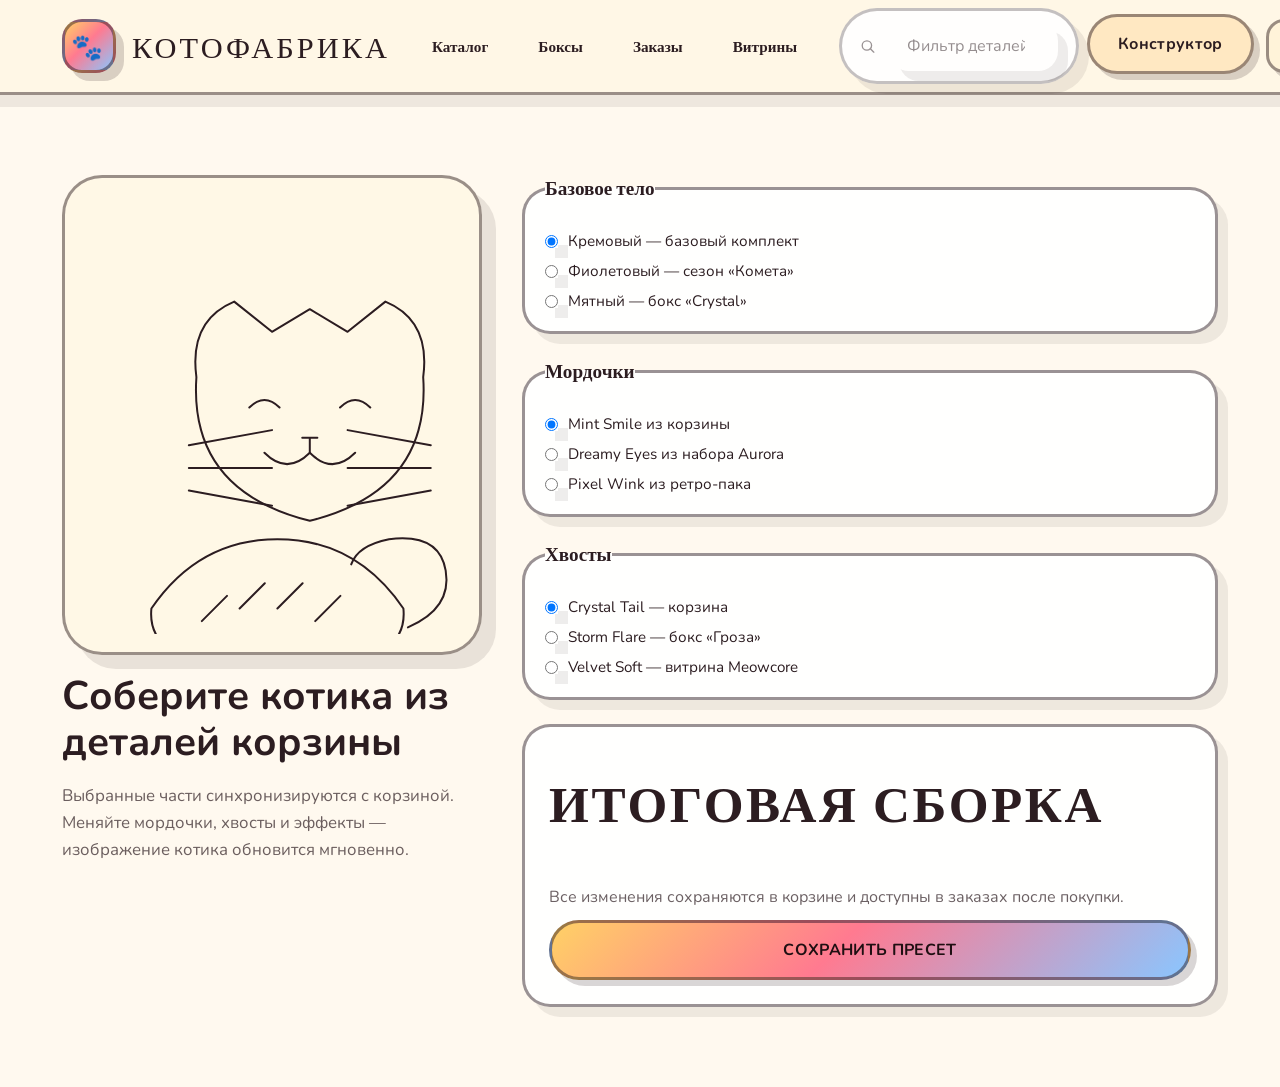
==== commit cdf99ef4: "Center builder preview cat" ====
--- a/builder.html
+++ b/builder.html
@@ -36,19 +36,21 @@
           <div class="builder-preview">
             <figure class="builder-stage" role="img" aria-label="Превью котика">
               <div class="builder-stage__frame">
-                <svg class="builder-canvas" viewBox="0 0 140 160" aria-hidden="true">
-                  <g class="builder-tail" transform="translate(12,72)">
-                    <use id="builder-tail" href="images/cats-sprite.svg#tail-1" class="sketch"></use>
-                  </g>
-                  <g class="builder-body" transform="translate(8,72)">
-                    <use id="builder-body" href="images/cats-sprite.svg#body-1" class="sketch"></use>
-                    <use id="builder-pattern" href="images/cats-sprite.svg#stripes" class="sketch"></use>
-                  </g>
-                  <g class="builder-face" transform="translate(20,12)">
-                    <use id="builder-head" href="images/cats-sprite.svg#head-1" class="sketch"></use>
-                    <use id="builder-eyes" href="images/cats-sprite.svg#eyes-1" class="sketch"></use>
-                    <use id="builder-muzzle" href="images/cats-sprite.svg#muzzle-1" class="sketch"></use>
-                    <use id="builder-whiskers" href="images/cats-sprite.svg#whisk-1" class="sketch"></use>
+                <svg class="builder-canvas" viewBox="0 0 140 160" preserveAspectRatio="xMidYMid meet" aria-hidden="true">
+                  <g class="builder-figure" transform="translate(-6,0)">
+                    <g class="builder-tail" transform="translate(12,60)">
+                      <use id="builder-tail" href="images/cats-sprite.svg#tail-1" class="sketch"></use>
+                    </g>
+                    <g class="builder-body" transform="translate(8,60)">
+                      <use id="builder-body" href="images/cats-sprite.svg#body-1" class="sketch"></use>
+                      <use id="builder-pattern" href="images/cats-sprite.svg#stripes" class="sketch"></use>
+                    </g>
+                    <g class="builder-face" transform="translate(20,0)">
+                      <use id="builder-head" href="images/cats-sprite.svg#head-1" class="sketch"></use>
+                      <use id="builder-eyes" href="images/cats-sprite.svg#eyes-1" class="sketch"></use>
+                      <use id="builder-muzzle" href="images/cats-sprite.svg#muzzle-1" class="sketch"></use>
+                      <use id="builder-whiskers" href="images/cats-sprite.svg#whisk-1" class="sketch"></use>
+                    </g>
                   </g>
                 </svg>
               </div>
--- a/styles/main.css
+++ b/styles/main.css
@@ -387,23 +387,39 @@
 
 .showcase-grid {
   display: grid;
-  grid-template-columns: repeat(auto-fill, minmax(260px, 1fr));
-  gap: 24px;
+  gap: 28px;
+  grid-template-columns: repeat(auto-fit, minmax(260px, 1fr));
+}
+
+@media (min-width: 960px) {
+  .showcase-grid {
+    grid-template-columns: repeat(3, minmax(0, 1fr));
+  }
 }
 
 .showcase-profile {
-  background: var(--panel);
+  position: relative;
+  display: grid;
+  gap: 20px;
+  padding: 28px 28px 0;
   border-radius: var(--radius-md);
   border: 3px solid var(--border-strong);
-  padding: 24px;
-  display: grid;
-  gap: 18px;
-}
-
-.showcase-profile header {
+  background: linear-gradient(180deg, rgba(255, 255, 255, 0.95) 0%, rgba(255, 227, 197, 0.95) 100%);
+  box-shadow: var(--shadow-md);
+  overflow: hidden;
+}
+
+.showcase-profile__header {
   display: flex;
   justify-content: space-between;
   align-items: center;
+  gap: 16px;
+}
+
+.showcase-profile__nickname {
+  font-family: var(--font-heading);
+  font-size: 1.4rem;
+  color: var(--text);
 }
 
 .showcase-profile__gallery {
@@ -418,6 +434,17 @@
   border: 2px solid var(--border);
 }
 
+.showcase-profile__footer {
+  margin-top: auto;
+  margin-right: -28px;
+  margin-left: -28px;
+  padding: 20px 28px 28px;
+  background: rgba(116, 193, 116, 0.14);
+  border-top: 3px dashed rgba(116, 193, 116, 0.35);
+  display: flex;
+  justify-content: center;
+}
+
 .profile-layout {
   display: grid;
   grid-template-columns: 280px 1fr;
@@ -625,13 +652,25 @@
 }
 
 .order-card {
-  background: var(--panel);
+  background:linear-gradient(180deg, rgba(255, 255, 255, 0.95) 0%, rgba(255, 227, 197, 0.95) 100%);
   border-radius: var(--radius-md);
   border: 3px solid var(--border-strong);
   padding: 24px;
   display: grid;
   gap: 18px;
   box-shadow: var(--shadow-md);
+}
+
+.order-card footer {
+  margin-top: auto;
+  margin-right: -24px;
+  margin-left: -24px;
+  margin-bottom: -24px;
+  padding: 18px 24px 24px;
+  background: rgba(116, 193, 116, 0.14);
+  border-top: 3px dashed rgba(116, 193, 116, 0.35);
+  display: flex;
+  justify-content: center;
 }
 
 .order-card header {
@@ -702,7 +741,7 @@
 
 .builder-layout {
   display: grid;
-  grid-template-columns: minmax(0, 1fr) minmax(0, 360px);
+  grid-template-columns: minmax(280px, 420px) minmax(0, 1fr);
   gap: 40px;
   align-items: start;
 }
@@ -710,6 +749,9 @@
 .builder-preview {
   display: grid;
   gap: 18px;
+  position: sticky;
+  top: calc(var(--header-height) + 32px);
+  align-self: start;
 }
 
 .builder-title {
@@ -723,7 +765,7 @@
 }
 
 .builder-stage {
-  width: min(420px, 100%);
+  width: 100%;
   margin: 0;
   display: grid;
   justify-items: center;
@@ -731,19 +773,23 @@
 
 .builder-stage__frame {
   width: 100%;
-  aspect-ratio: 1 / 1;
-  background: rgba(255, 247, 229, 0.8);
+  max-width: 420px;
+  aspect-ratio: 7 / 8;
+  background: rgba(255, 247, 229, 0.88);
   border-radius: var(--radius-lg);
   border: 3px solid var(--border-strong);
   box-shadow: var(--shadow-md);
   display: grid;
   place-items: center;
   padding: 18px;
+  overflow: hidden;
+  max-height: min(70vh, 520px);
 }
 
 .builder-canvas {
   width: 100%;
-  height: auto;
+  height: 100%;
+  max-height: 100%;
   color: var(--text);
 }
 
@@ -803,6 +849,14 @@
   .builder-layout,
   .box-card {
     grid-template-columns: 1fr;
+  }
+
+  .builder-preview {
+    position: static;
+  }
+
+  .builder-stage__frame {
+    max-height: none;
   }
 
   .app-header__inner {
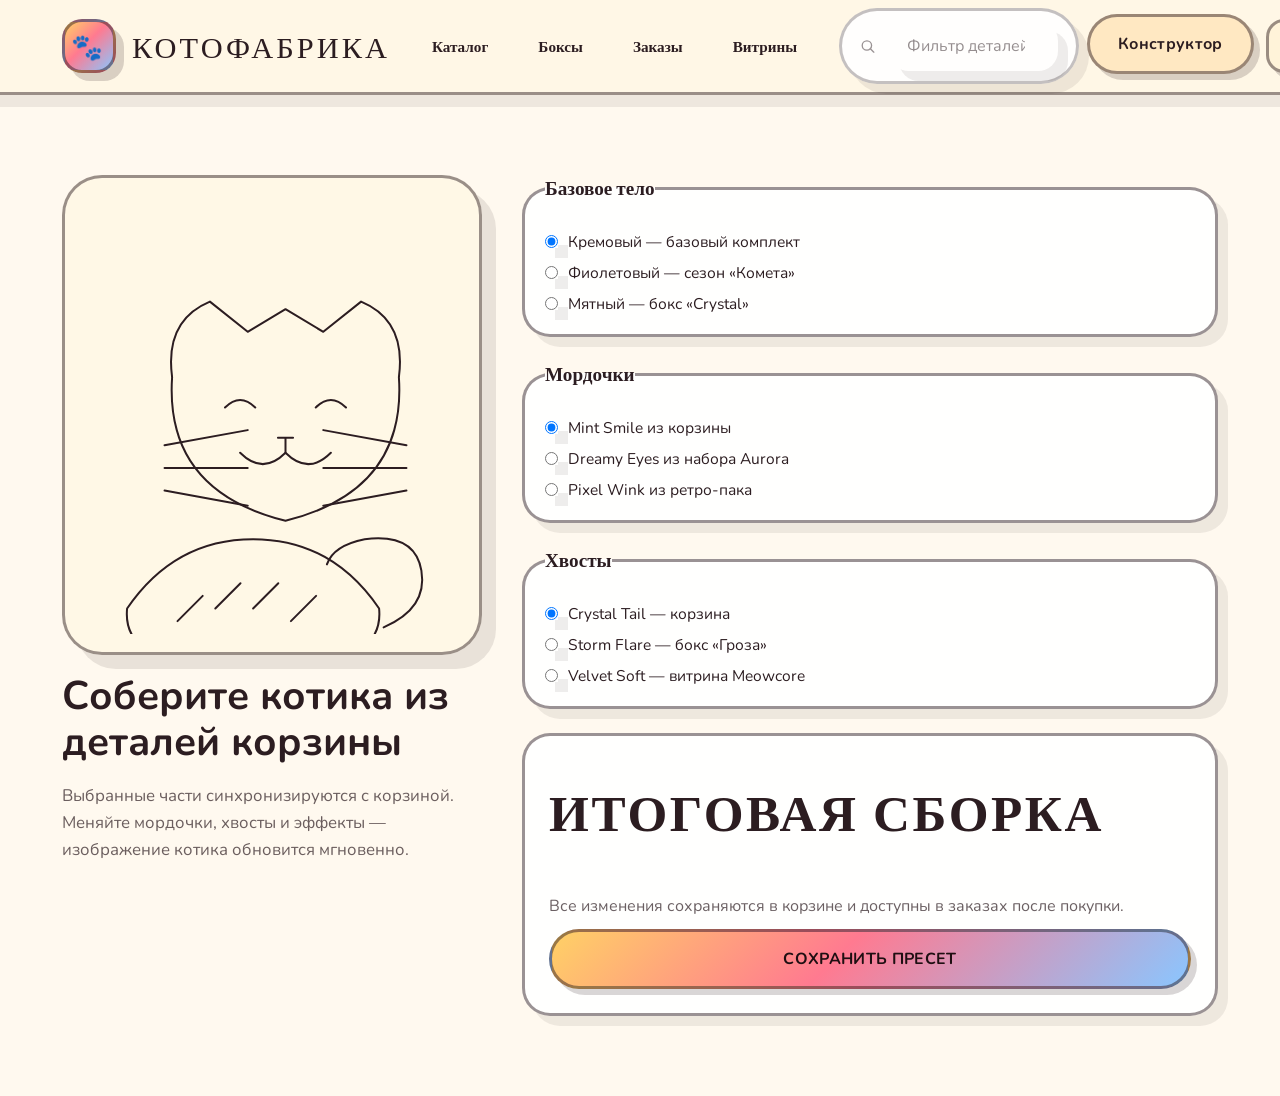
==== commit 2784bf40: "-" ====
--- a/builder.html
+++ b/builder.html
@@ -37,7 +37,7 @@
             <figure class="builder-stage" role="img" aria-label="Превью котика">
               <div class="builder-stage__frame">
                 <svg class="builder-canvas" viewBox="0 0 140 160" preserveAspectRatio="xMidYMid meet" aria-hidden="true">
-                  <g class="builder-figure" transform="translate(-6,0)">
+                  <g class="builder-figure" transform="translate(-15,0)">
                     <g class="builder-tail" transform="translate(12,60)">
                       <use id="builder-tail" href="images/cats-sprite.svg#tail-1" class="sketch"></use>
                     </g>
--- a/styles/main.css
+++ b/styles/main.css
@@ -819,7 +819,7 @@
   display: flex;
   align-items: center;
   gap: 10px;
-  font-size: 0.95rem;
+  font-size: 0.97rem;
 }
 
 .builder-summary {
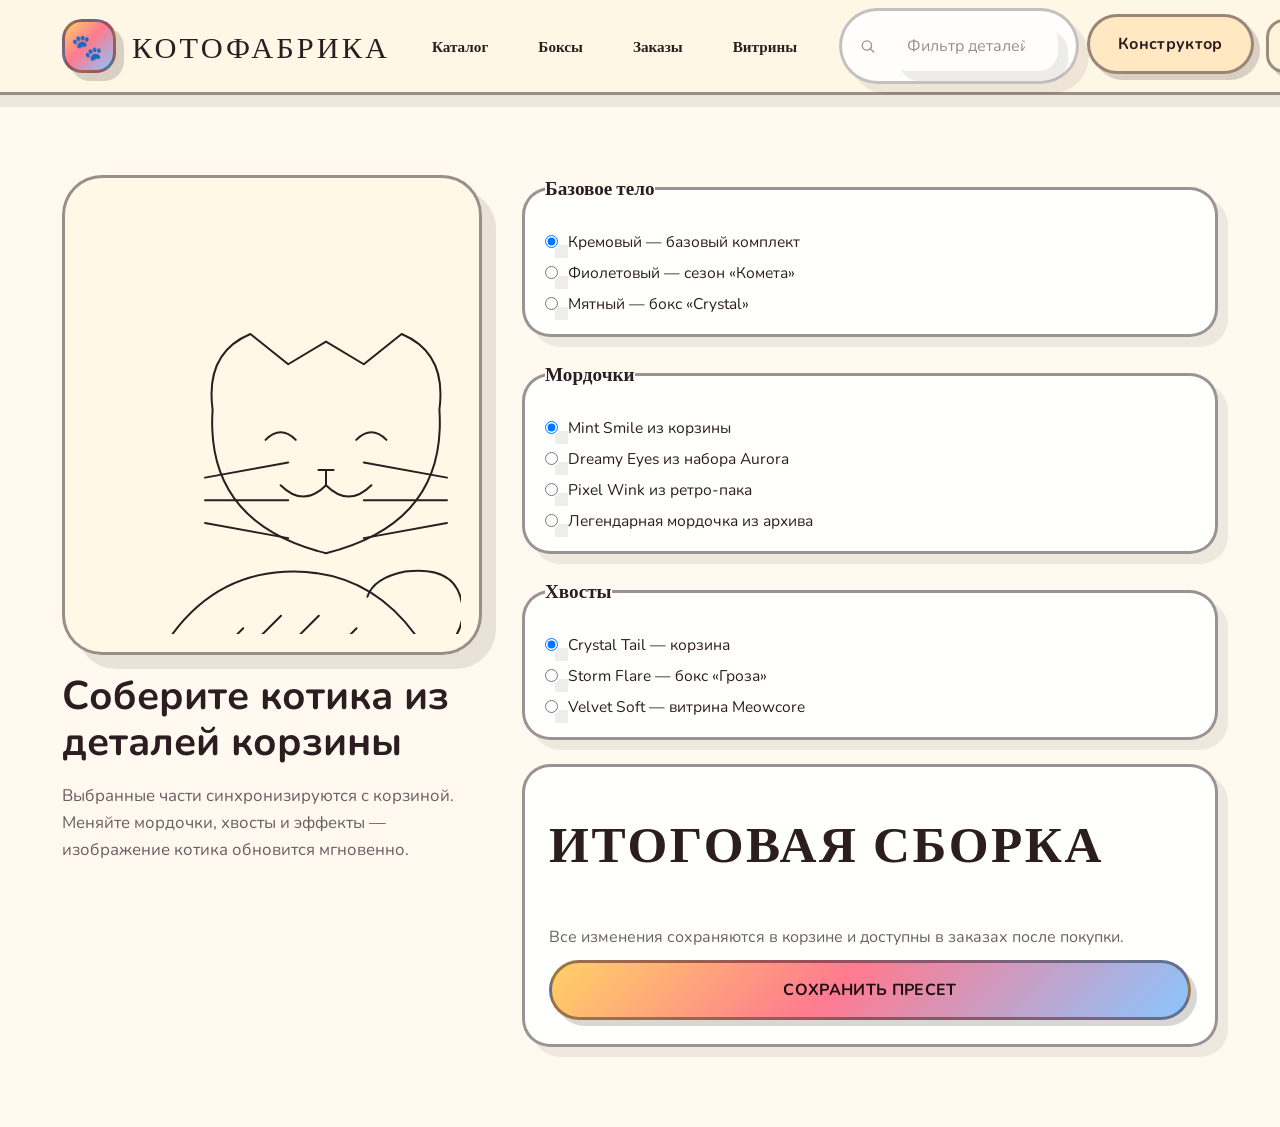
==== commit 156eb7f3: "Add legendary face option to builder" ====
--- a/builder.html
+++ b/builder.html
@@ -36,21 +36,28 @@
           <div class="builder-preview">
             <figure class="builder-stage" role="img" aria-label="Превью котика">
               <div class="builder-stage__frame">
-                <svg class="builder-canvas" viewBox="0 0 140 160" preserveAspectRatio="xMidYMid meet" aria-hidden="true">
-                  <g class="builder-figure" transform="translate(-15,0)">
-                    <g class="builder-tail" transform="translate(12,60)">
-                      <use id="builder-tail" href="images/cats-sprite.svg#tail-1" class="sketch"></use>
-                    </g>
-                    <g class="builder-body" transform="translate(8,60)">
-                      <use id="builder-body" href="images/cats-sprite.svg#body-1" class="sketch"></use>
-                      <use id="builder-pattern" href="images/cats-sprite.svg#stripes" class="sketch"></use>
-                    </g>
-                    <g class="builder-face" transform="translate(20,0)">
-                      <use id="builder-head" href="images/cats-sprite.svg#head-1" class="sketch"></use>
-                      <use id="builder-eyes" href="images/cats-sprite.svg#eyes-1" class="sketch"></use>
-                      <use id="builder-muzzle" href="images/cats-sprite.svg#muzzle-1" class="sketch"></use>
-                      <use id="builder-whiskers" href="images/cats-sprite.svg#whisk-1" class="sketch"></use>
-                    </g>
+                <svg class="builder-canvas" viewBox="0 0 140 160" aria-hidden="true">
+                  <g class="builder-tail" transform="translate(12,72)">
+                    <use id="builder-tail" href="images/cats-sprite.svg#tail-1" class="sketch"></use>
+                  </g>
+                  <g class="builder-body" transform="translate(8,72)">
+                    <use id="builder-body" href="images/cats-sprite.svg#body-1" class="sketch"></use>
+                    <use id="builder-pattern" href="images/cats-sprite.svg#stripes" class="sketch"></use>
+                  </g>
+                  <g class="builder-face" transform="translate(20,12)">
+                    <use id="builder-head" href="images/cats-sprite.svg#head-1" class="sketch"></use>
+                    <use id="builder-eyes" href="images/cats-sprite.svg#eyes-1" class="sketch"></use>
+                    <use id="builder-muzzle" href="images/cats-sprite.svg#muzzle-1" class="sketch"></use>
+                    <use id="builder-whiskers" href="images/cats-sprite.svg#whisk-1" class="sketch"></use>
+                    <image
+                      id="builder-face-legend"
+                      data-face-image="legend"
+                      href="images/builder-face-legend.svg"
+                      width="100"
+                      height="100"
+                      preserveAspectRatio="xMidYMid meet"
+                      style="display: none"
+                    ></image>
                   </g>
                 </svg>
               </div>
@@ -87,6 +94,9 @@
               <label>
                 <input type="radio" name="face" value="pixel" /> Pixel Wink из ретро-пака
               </label>
+              <label>
+                <input type="radio" name="face" value="legend" /> Легендарная мордочка из архива
+              </label>
             </fieldset>
 
             <fieldset class="builder-group" data-part="tail">
